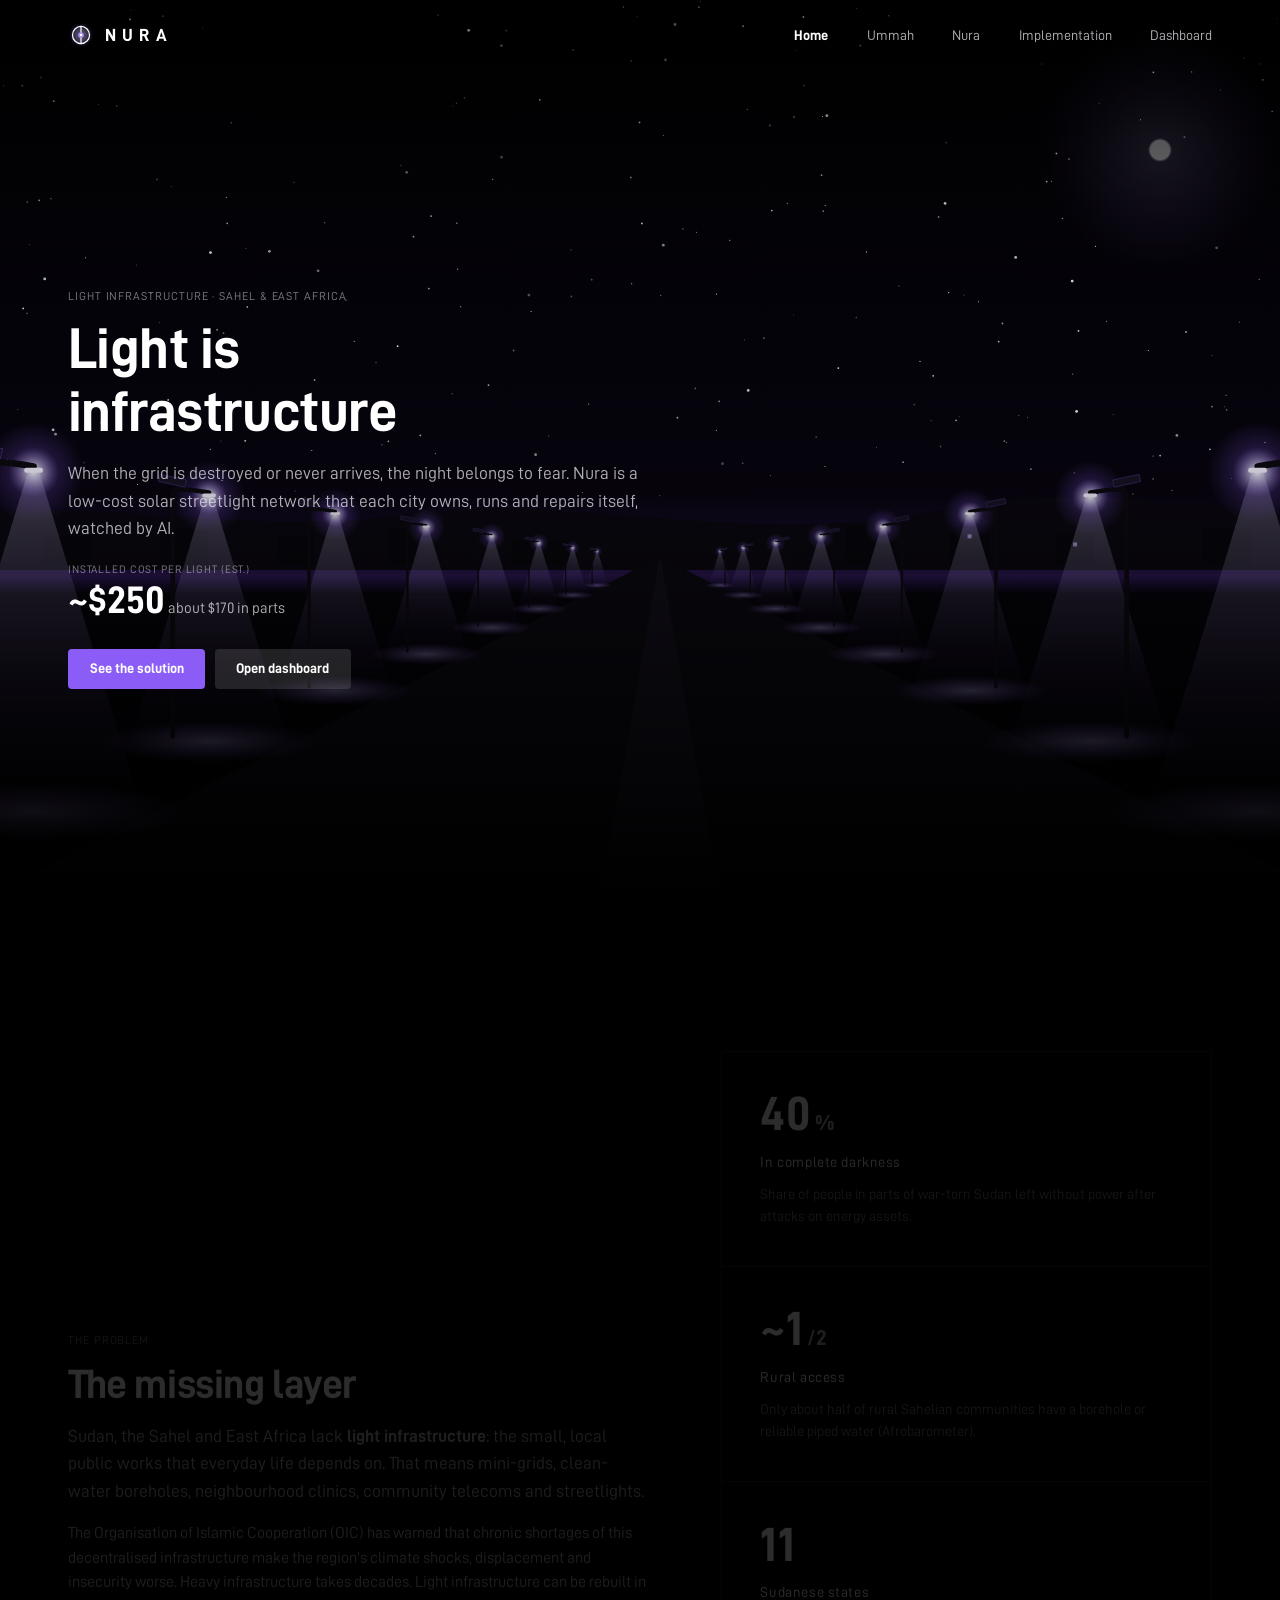
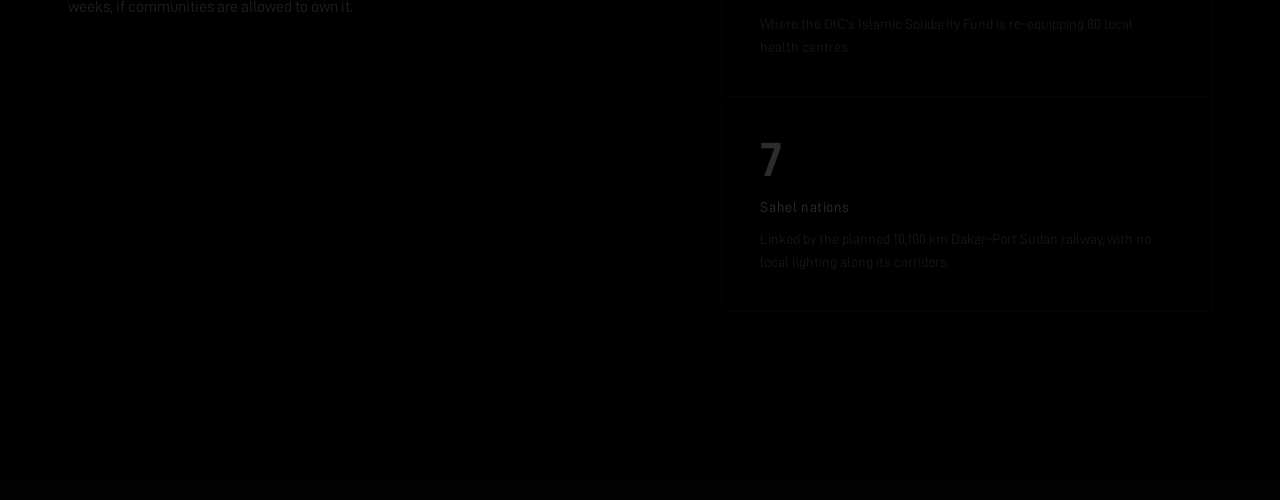
==== index.html @ 9d22db7a "Add root redirect to frontend and readable barrier cards Root index.html forwards zrokool.github.io/" ====
<!doctype html>
<html lang="en">
<head>
  <meta charset="utf-8">
  <meta name="viewport" content="width=device-width, initial-scale=1">
  <title>Nura</title>
  <meta http-equiv="refresh" content="0; url=frontend/">
  <link rel="canonical" href="frontend/">
</head>
<body bgcolor="#000000" text="#ffffff">
  <p><a href="frontend/">Open Nura</a></p>
</body>
</html>
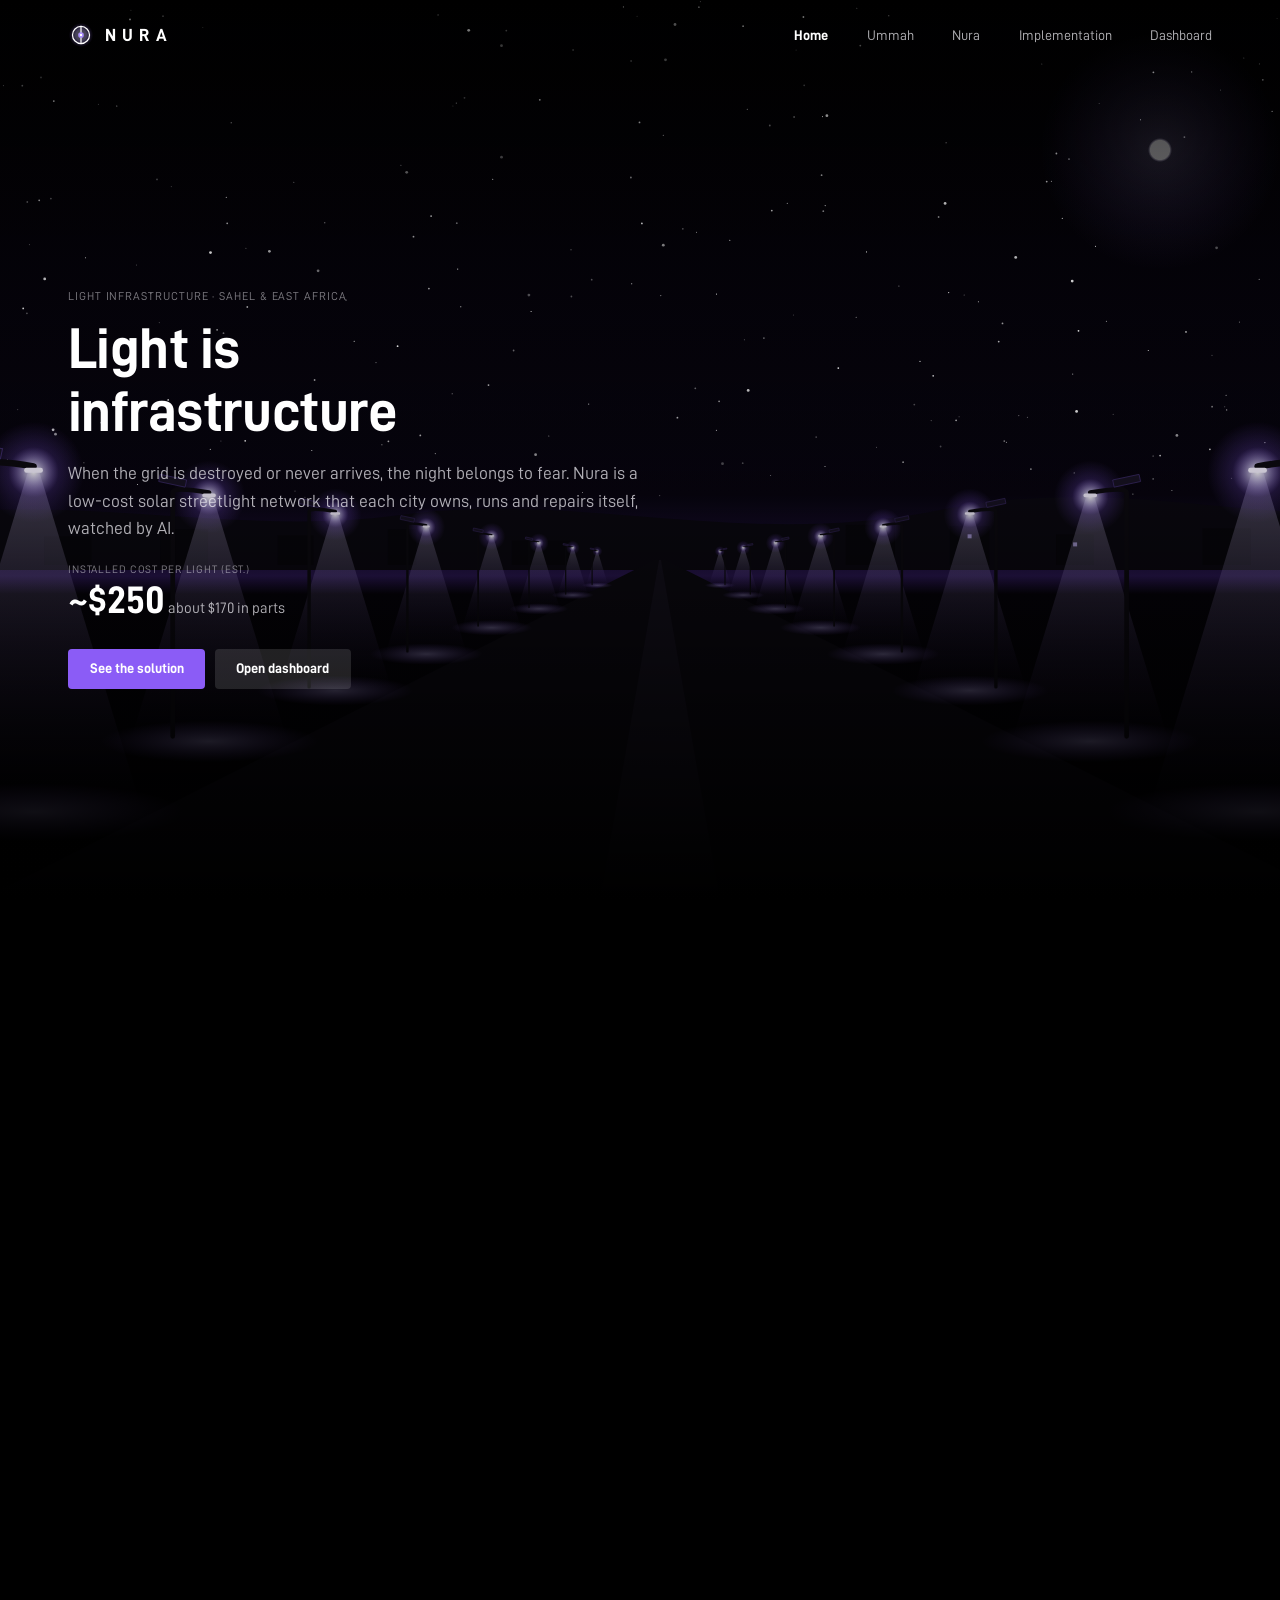
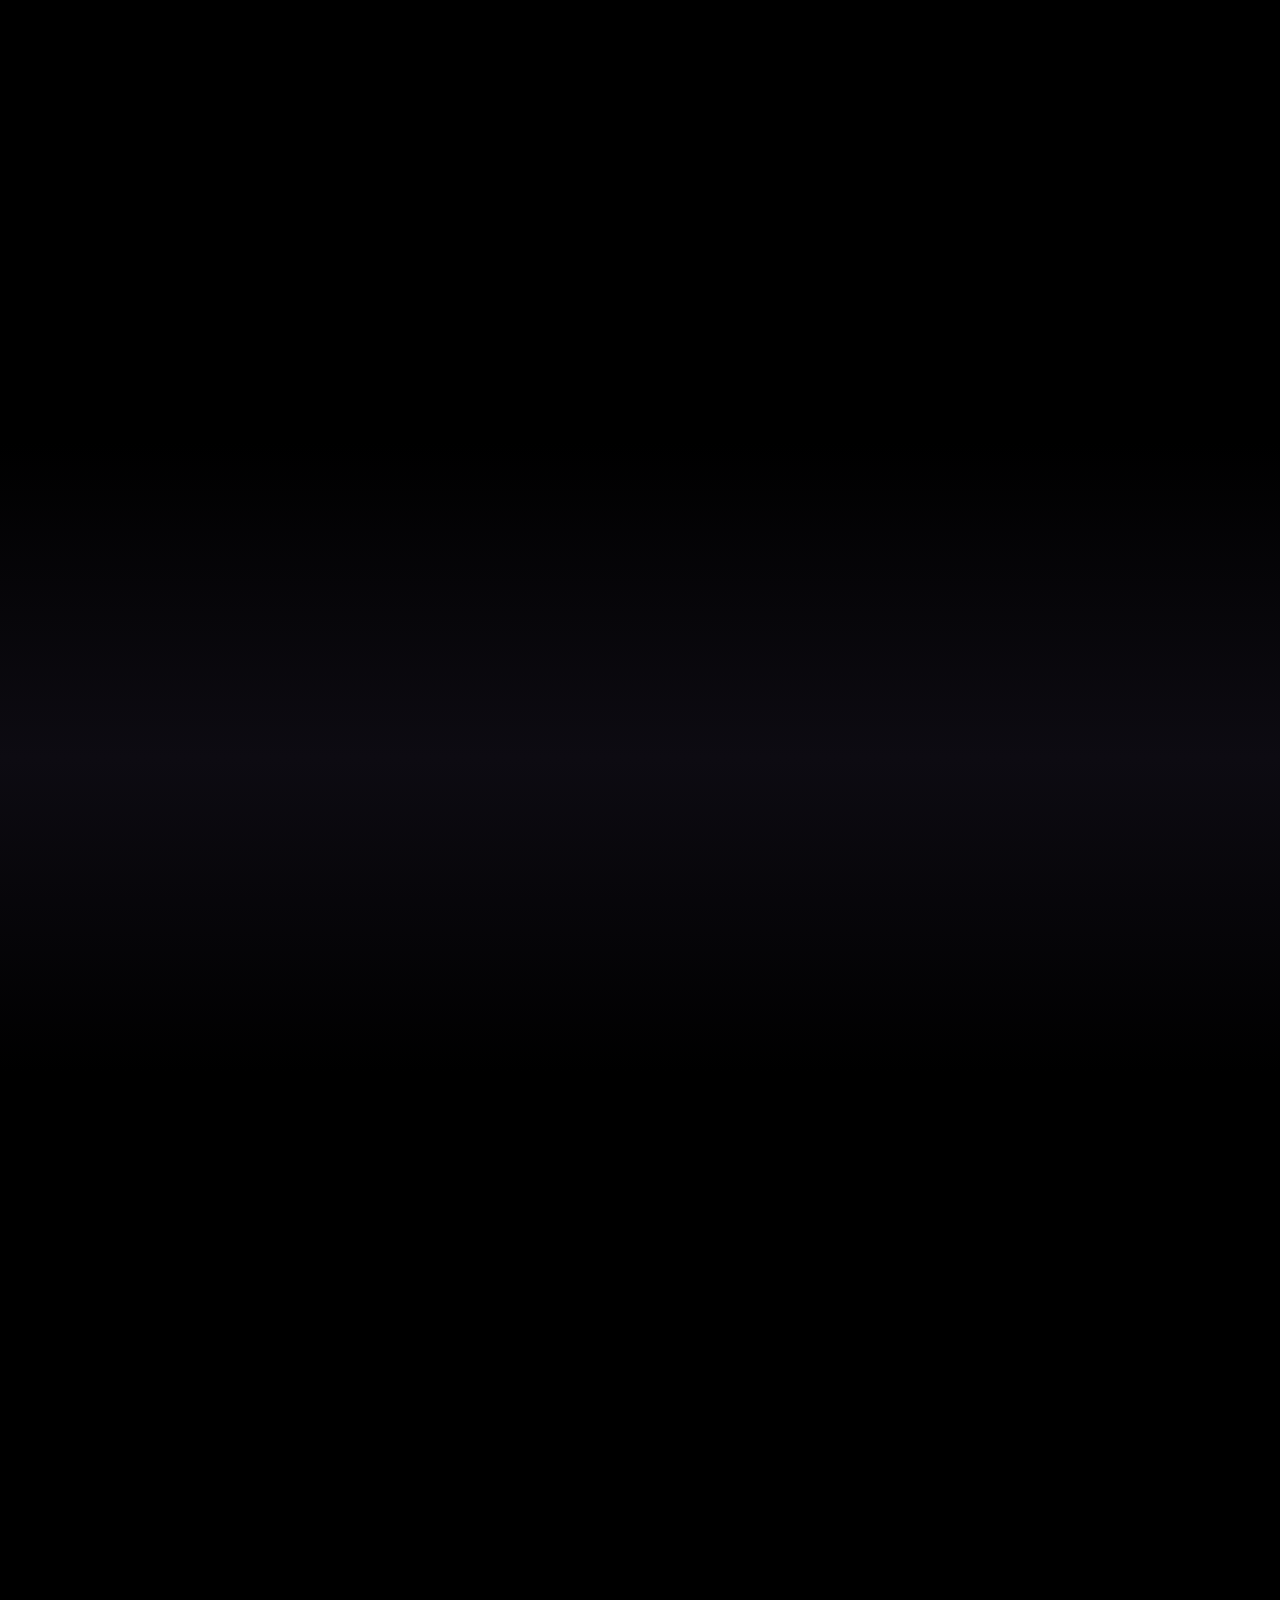
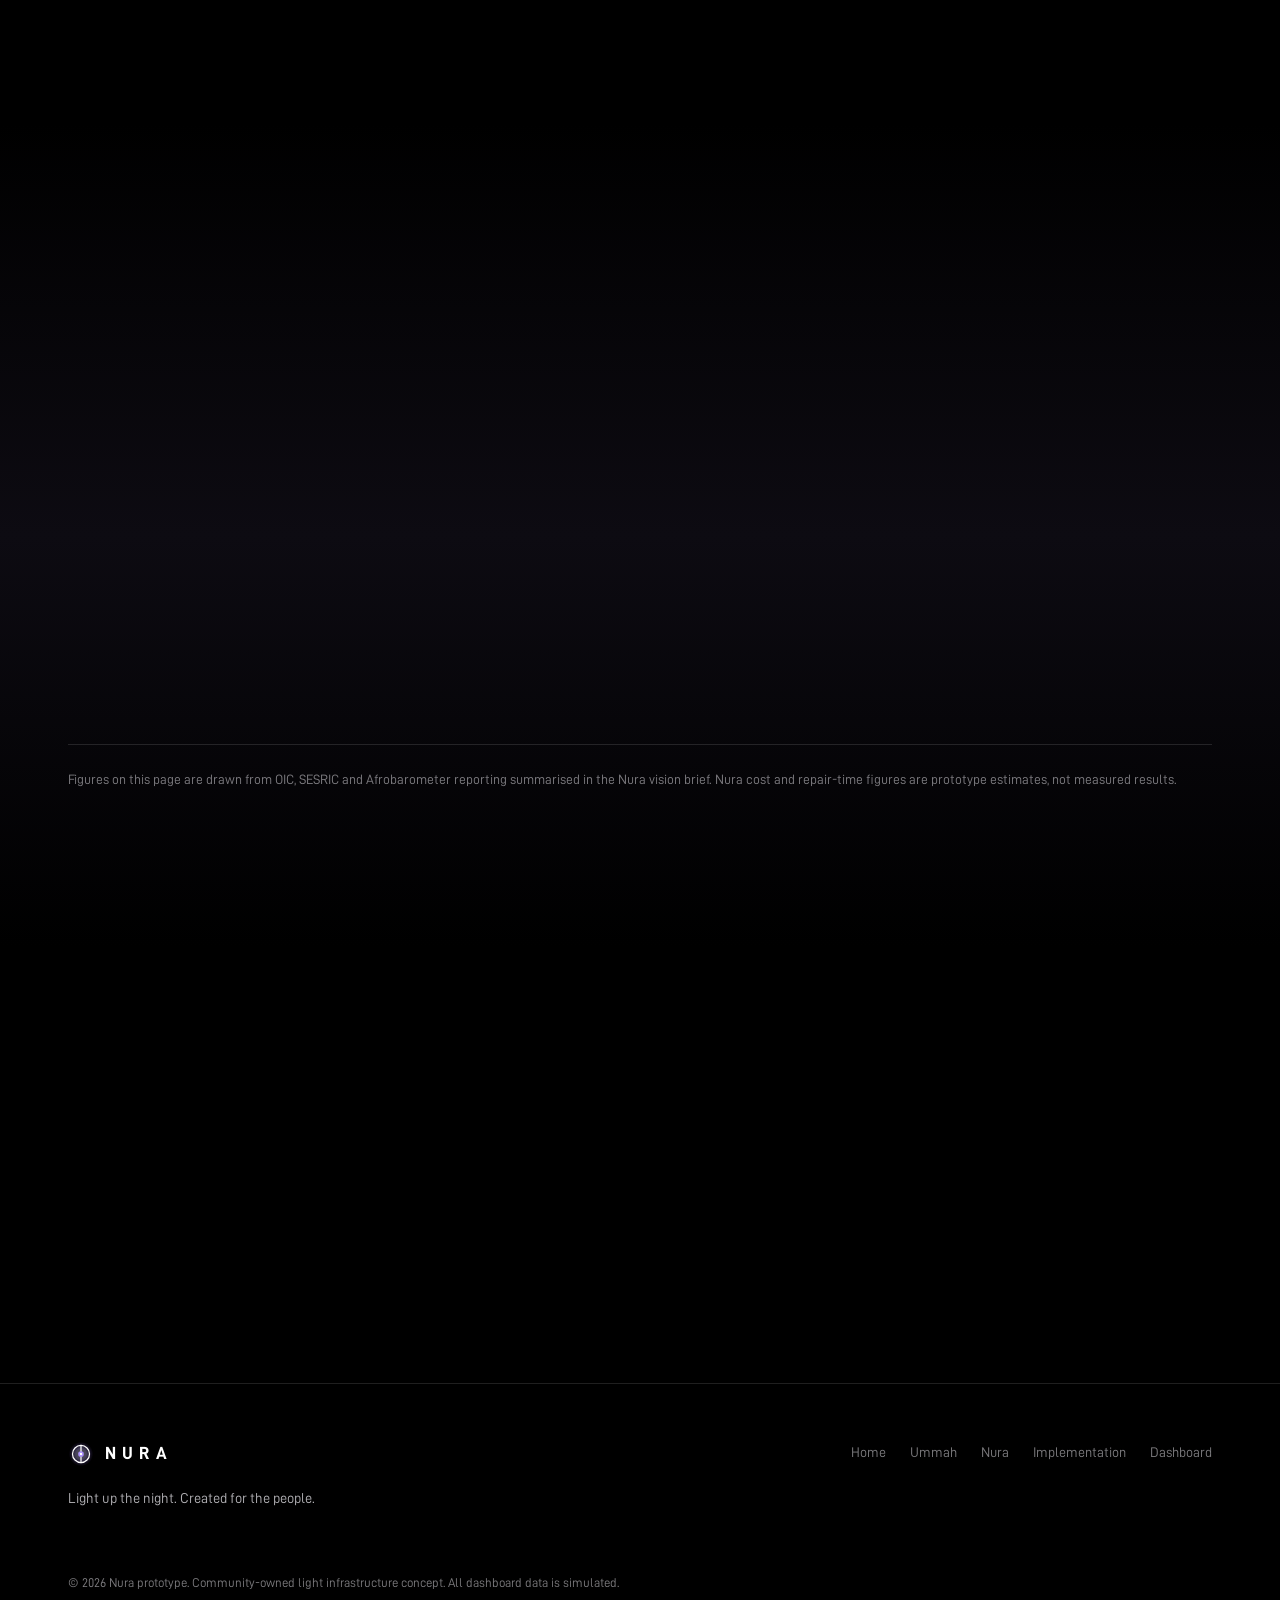
==== commit 980141c0: "Document security controls in README" ====
--- a/index.html
+++ b/index.html
@@ -3,6 +3,7 @@
 <head>
   <meta charset="utf-8">
   <meta name="viewport" content="width=device-width, initial-scale=1">
+  <meta http-equiv="Content-Security-Policy" content="default-src 'self'; script-src 'none'; style-src 'self'; img-src 'self'; object-src 'none'; base-uri 'self'; form-action 'none'">
   <title>Nura</title>
   <meta http-equiv="refresh" content="0; url=frontend/">
   <link rel="canonical" href="frontend/">
